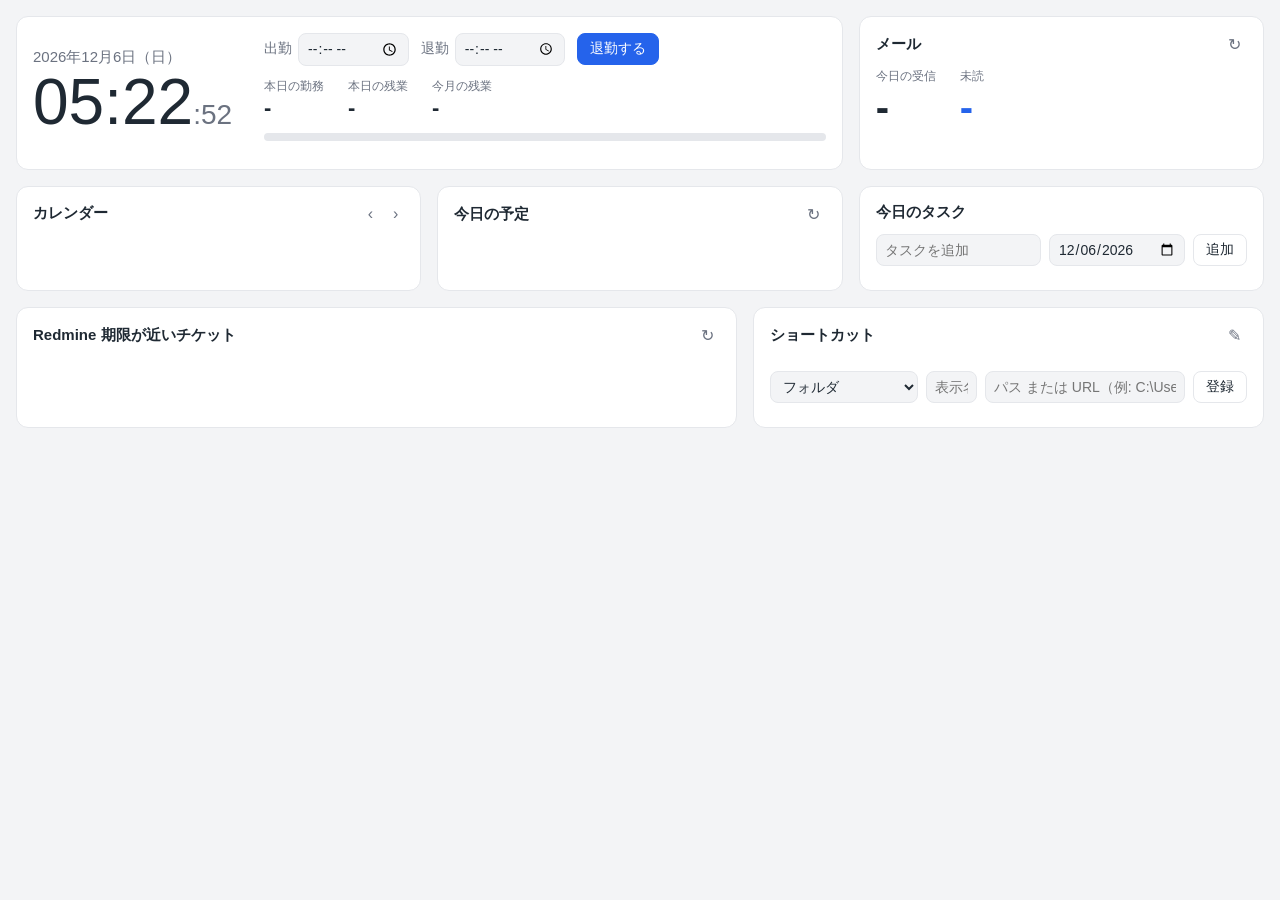
==== static/index.html @ 1f10f300 "仕事用ダッシュボードを追加 ローカルで動く Flask 製のダッシュボード。 - 時計と出退勤の記録、本日/今月の残業時間 - 月カレンダー、今日の予定（ICS / Outlook）、今日のタスク -" ====
<!doctype html>
<html lang="ja">
<head>
  <meta charset="utf-8">
  <meta name="viewport" content="width=device-width, initial-scale=1">
  <title>Work Dashboard</title>
  <link rel="icon" href="data:image/svg+xml,<svg xmlns=%22http://www.w3.org/2000/svg%22 viewBox=%220 0 100 100%22><text y=%22.9em%22 font-size=%2290%22>🗂</text></svg>">
  <link rel="stylesheet" href="/static/style.css">
</head>
<body>
  <main class="grid">

    <!-- 時計・勤怠 -->
    <section class="card clock-card">
      <div class="clock">
        <div id="clock-date" class="clock-date"></div>
        <div id="clock-time" class="clock-time">--:--</div>
      </div>
      <div class="att">
        <div class="att-row">
          <label>出勤 <input type="time" id="att-in"></label>
          <label>退勤 <input type="time" id="att-out"></label>
          <button id="btn-clock" class="btn primary">退勤する</button>
        </div>
        <div class="att-stats">
          <div class="stat">
            <span class="stat-label">本日の勤務</span>
            <span id="att-worked" class="stat-value">-</span>
          </div>
          <div class="stat">
            <span class="stat-label">本日の残業</span>
            <span id="att-ot" class="stat-value">-</span>
          </div>
          <div class="stat">
            <span class="stat-label">今月の残業</span>
            <span id="att-month" class="stat-value">-</span>
          </div>
        </div>
        <div class="progress"><div id="att-bar" class="progress-bar"></div><div id="att-bar-ot" class="progress-bar ot"></div></div>
        <div id="att-note" class="muted small"></div>
      </div>
    </section>

    <!-- メール -->
    <section class="card mail-card">
      <header class="card-head">
        <h2>メール</h2>
        <button class="icon-btn" data-refresh="mail" title="更新">↻</button>
      </header>
      <div class="mail-stats">
        <div class="stat">
          <span class="stat-label">今日の受信</span>
          <span id="mail-today" class="stat-value big">-</span>
        </div>
        <div class="stat">
          <span class="stat-label">未読</span>
          <span id="mail-unread" class="stat-value big accent">-</span>
        </div>
      </div>
      <div id="mail-meta" class="muted small"></div>
    </section>

    <!-- カレンダー -->
    <section class="card cal-card">
      <header class="card-head">
        <h2>カレンダー</h2>
        <div class="cal-nav">
          <button class="icon-btn" id="cal-prev" title="前の月">‹</button>
          <span id="cal-title"></span>
          <button class="icon-btn" id="cal-next" title="次の月">›</button>
        </div>
      </header>
      <table class="month" id="cal-grid"></table>
    </section>

    <!-- 今日の予定 -->
    <section class="card events-card">
      <header class="card-head">
        <h2>今日の予定</h2>
        <button class="icon-btn" data-refresh="calendar" title="更新">↻</button>
      </header>
      <ul id="events" class="list"></ul>
      <div id="events-meta" class="muted small"></div>
    </section>

    <!-- タスク -->
    <section class="card tasks-card">
      <header class="card-head"><h2>今日のタスク</h2></header>
      <form id="task-form" class="inline-form">
        <input id="task-title" placeholder="タスクを追加" required>
        <input id="task-due" type="date" title="期限">
        <button class="btn">追加</button>
      </form>
      <ul id="tasks" class="list"></ul>
    </section>

    <!-- Redmine -->
    <section class="card redmine-card">
      <header class="card-head">
        <h2>Redmine 期限が近いチケット</h2>
        <button class="icon-btn" data-refresh="redmine" title="更新">↻</button>
      </header>
      <ul id="issues" class="list"></ul>
      <div id="issues-meta" class="muted small"></div>
    </section>

    <!-- ショートカット -->
    <section class="card shortcuts-card">
      <header class="card-head">
        <h2>ショートカット</h2>
        <button class="icon-btn" id="sc-edit" title="編集">✎</button>
      </header>
      <div id="shortcuts" class="shortcuts"></div>
      <form id="sc-form" class="inline-form sc-form" hidden>
        <select id="sc-type">
          <option value="folder">フォルダ</option>
          <option value="app">アプリ / ファイル</option>
          <option value="url">URL</option>
        </select>
        <input id="sc-name" placeholder="表示名" required>
        <input id="sc-target" placeholder="パス または URL（例: C:\Users\me\Documents）" required>
        <input id="sc-args" placeholder="引数（任意）">
        <button class="btn">登録</button>
      </form>
    </section>

  </main>
  <div id="toast" class="toast" hidden></div>
  <script src="/static/app.js"></script>
</body>
</html>
---- static/style.css ----
:root {
  --bg: #f3f4f6;
  --card: #ffffff;
  --text: #1f2933;
  --muted: #6b7280;
  --line: #e5e7eb;
  --accent: #2563eb;
  --accent-soft: #dbeafe;
  --warn: #d97706;
  --danger: #dc2626;
  --ok: #059669;
  --radius: 12px;
  font-family: "Segoe UI", "Hiragino Sans", "Yu Gothic UI", "Meiryo", sans-serif;
}

@media (prefers-color-scheme: dark) {
  :root {
    --bg: #111418;
    --card: #1b1f25;
    --text: #e5e7eb;
    --muted: #9ca3af;
    --line: #2d333b;
    --accent: #60a5fa;
    --accent-soft: #1e3a5f;
    --warn: #fbbf24;
    --danger: #f87171;
    --ok: #34d399;
  }
}

* { box-sizing: border-box; }

body {
  margin: 0;
  background: var(--bg);
  color: var(--text);
  font-size: 14px;
}

.grid {
  display: grid;
  gap: 16px;
  padding: 16px;
  max-width: 1400px;
  margin: 0 auto;
  grid-template-columns: repeat(12, 1fr);
}
.clock-card     { grid-column: span 8; }
.mail-card      { grid-column: span 4; }
.cal-card       { grid-column: span 4; }
.events-card    { grid-column: span 4; }
.tasks-card     { grid-column: span 4; }
.redmine-card   { grid-column: span 7; }
.shortcuts-card { grid-column: span 5; }

@media (max-width: 1000px) {
  .grid > .card { grid-column: span 12; }
}

.card {
  background: var(--card);
  border: 1px solid var(--line);
  border-radius: var(--radius);
  padding: 16px;
  min-width: 0;
}
.card-head {
  display: flex;
  align-items: center;
  justify-content: space-between;
  margin-bottom: 12px;
}
h2 { font-size: 15px; margin: 0; font-weight: 600; }

.muted { color: var(--muted); }
.small { font-size: 12px; }
.error { color: var(--danger); }

.btn {
  border: 1px solid var(--line);
  background: var(--card);
  color: var(--text);
  border-radius: 8px;
  padding: 6px 12px;
  cursor: pointer;
  font: inherit;
}
.btn:hover { border-color: var(--accent); }
.btn.primary { background: var(--accent); color: #fff; border-color: var(--accent); }
.icon-btn {
  border: none;
  background: transparent;
  color: var(--muted);
  font-size: 16px;
  cursor: pointer;
  padding: 2px 6px;
  border-radius: 6px;
}
.icon-btn:hover { background: var(--accent-soft); color: var(--text); }

input, select {
  font: inherit;
  color: var(--text);
  background: var(--bg);
  border: 1px solid var(--line);
  border-radius: 8px;
  padding: 5px 8px;
  min-width: 0;
}

/* 時計・勤怠 */
.clock-card { display: flex; gap: 32px; align-items: center; flex-wrap: wrap; }
.clock-date { color: var(--muted); font-size: 15px; }
.clock-time {
  font-size: 64px;
  font-weight: 300;
  font-variant-numeric: tabular-nums;
  line-height: 1.1;
}
.clock-time .sec { font-size: 28px; color: var(--muted); }
.att { flex: 1; min-width: 280px; display: flex; flex-direction: column; gap: 12px; }
.att-row { display: flex; gap: 12px; align-items: center; flex-wrap: wrap; }
.att-row label { color: var(--muted); display: flex; gap: 6px; align-items: center; }
.att-stats, .mail-stats { display: flex; gap: 24px; flex-wrap: wrap; }
.stat { display: flex; flex-direction: column; }
.stat-label { color: var(--muted); font-size: 12px; }
.stat-value { font-size: 22px; font-weight: 600; font-variant-numeric: tabular-nums; }
.stat-value.big { font-size: 40px; }
.stat-value.accent { color: var(--accent); }
.stat-value.warn { color: var(--warn); }
.stat-value.danger { color: var(--danger); }
.progress {
  display: flex;
  height: 8px;
  background: var(--line);
  border-radius: 4px;
  overflow: hidden;
}
.progress-bar { background: var(--accent); width: 0; transition: width .5s; }
.progress-bar.ot { background: var(--warn); }

/* カレンダー */
.cal-nav { display: flex; align-items: center; gap: 4px; }
.month { width: 100%; border-collapse: collapse; table-layout: fixed; text-align: center; }
.month th { color: var(--muted); font-weight: 500; font-size: 12px; padding: 4px 0; }
.month td { padding: 6px 0; border-radius: 6px; font-variant-numeric: tabular-nums; }
.month .dot { display: block; height: 8px; line-height: 8px; font-size: 12px; }
.month td.other { color: var(--muted); opacity: .4; }
.month .sun { color: var(--danger); }
.month .sat { color: var(--accent); }
.month td.today { background: var(--accent); color: #fff; font-weight: 600; }

/* リスト */
.list { list-style: none; padding: 0; margin: 0; }
.list li {
  display: flex;
  align-items: center;
  gap: 10px;
  padding: 8px 0;
  border-bottom: 1px solid var(--line);
}
.list li:last-child { border-bottom: none; }
.list .grow { flex: 1; min-width: 0; }
.list .title { overflow: hidden; text-overflow: ellipsis; white-space: nowrap; }
.list .time { font-variant-numeric: tabular-nums; color: var(--muted); width: 96px; flex-shrink: 0; }
.list li.now .time { color: var(--accent); font-weight: 600; }
.list li.past { opacity: .5; }
.list li.done .title { text-decoration: line-through; color: var(--muted); }
.list .del { visibility: hidden; }
.list li:hover .del { visibility: visible; }
.empty { color: var(--muted); padding: 8px 0; }

.badge {
  font-size: 11px;
  padding: 2px 8px;
  border-radius: 999px;
  background: var(--accent-soft);
  color: var(--accent);
  white-space: nowrap;
  flex-shrink: 0;
}
.badge.overdue { background: var(--danger); color: #fff; }
.badge.today   { background: var(--warn); color: #fff; }
.issue a { color: inherit; text-decoration: none; }
.issue a:hover { text-decoration: underline; }

.inline-form { display: flex; gap: 8px; margin-bottom: 8px; flex-wrap: wrap; }
.inline-form input:first-of-type { flex: 1; }

/* ショートカット */
.shortcuts {
  display: grid;
  grid-template-columns: repeat(auto-fill, minmax(96px, 1fr));
  gap: 8px;
}
.sc {
  position: relative;
  display: flex;
  flex-direction: column;
  align-items: center;
  gap: 6px;
  padding: 12px 6px;
  border: 1px solid var(--line);
  border-radius: 10px;
  background: var(--bg);
  cursor: pointer;
  color: var(--text);
  font: inherit;
  text-align: center;
}
.sc:hover { border-color: var(--accent); }
.sc-icon { font-size: 26px; line-height: 1; }
.sc-name { font-size: 12px; word-break: break-all; }
.sc-del {
  position: absolute;
  top: 2px; right: 2px;
  border: none;
  background: var(--danger);
  color: #fff;
  border-radius: 50%;
  width: 20px; height: 20px;
  font-size: 12px;
  cursor: pointer;
  display: none;
}
.editing .sc-del { display: block; }
.editing .sc { cursor: grab; }
.sc-form { margin-top: 12px; }
.sc-form #sc-target { flex: 2; min-width: 200px; }

.toast {
  position: fixed;
  bottom: 20px; left: 50%;
  transform: translateX(-50%);
  background: var(--text);
  color: var(--card);
  padding: 10px 16px;
  border-radius: 8px;
  font-size: 13px;
}
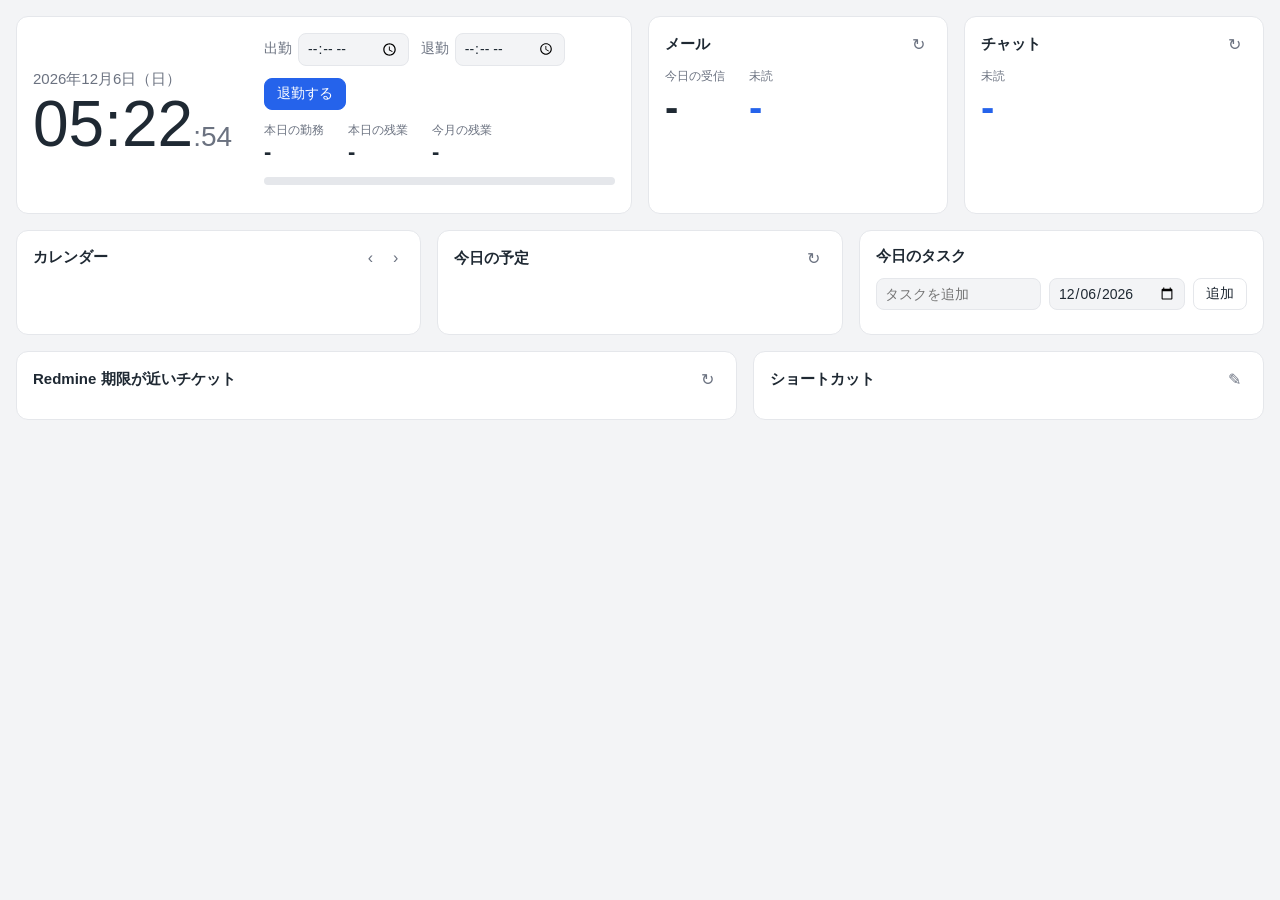
==== commit e5df7efe: "Google Chat の未読表示を追加 - Chat API の spaceReadState（既読位置）以降のメッセージをスペースごとに数える - 既読以降に動きのないスペースは問い合わせを省略、" ====
--- a/static/index.html
+++ b/static/index.html
@@ -58,6 +58,20 @@
         </div>
       </div>
       <div id="mail-meta" class="muted small"></div>
+    </section>
+
+    <!-- チャット -->
+    <section class="card chat-card">
+      <header class="card-head">
+        <h2>チャット</h2>
+        <button class="icon-btn" data-refresh="chat" title="更新">↻</button>
+      </header>
+      <div class="stat">
+        <span class="stat-label">未読</span>
+        <span id="chat-total" class="stat-value big accent">-</span>
+      </div>
+      <ul id="chat-spaces" class="list chat-list"></ul>
+      <div id="chat-meta" class="muted small"></div>
     </section>
 
     <!-- カレンダー -->
--- a/static/style.css
+++ b/static/style.css
@@ -29,6 +29,7 @@
 }
 
 * { box-sizing: border-box; }
+[hidden] { display: none !important; }
 
 body {
   margin: 0;
@@ -45,8 +46,9 @@
   margin: 0 auto;
   grid-template-columns: repeat(12, 1fr);
 }
-.clock-card     { grid-column: span 8; }
-.mail-card      { grid-column: span 4; }
+.clock-card     { grid-column: span 6; }
+.mail-card      { grid-column: span 3; }
+.chat-card      { grid-column: span 3; }
 .cal-card       { grid-column: span 4; }
 .events-card    { grid-column: span 4; }
 .tasks-card     { grid-column: span 4; }
@@ -181,8 +183,9 @@
 }
 .badge.overdue { background: var(--danger); color: #fff; }
 .badge.today   { background: var(--warn); color: #fff; }
-.issue a { color: inherit; text-decoration: none; }
-.issue a:hover { text-decoration: underline; }
+.issue a, .chat-list a { color: inherit; text-decoration: none; }
+.issue a:hover, .chat-list a:hover { text-decoration: underline; }
+.chat-list li { padding: 4px 0; font-size: 13px; }
 
 .inline-form { display: flex; gap: 8px; margin-bottom: 8px; flex-wrap: wrap; }
 .inline-form input:first-of-type { flex: 1; }
